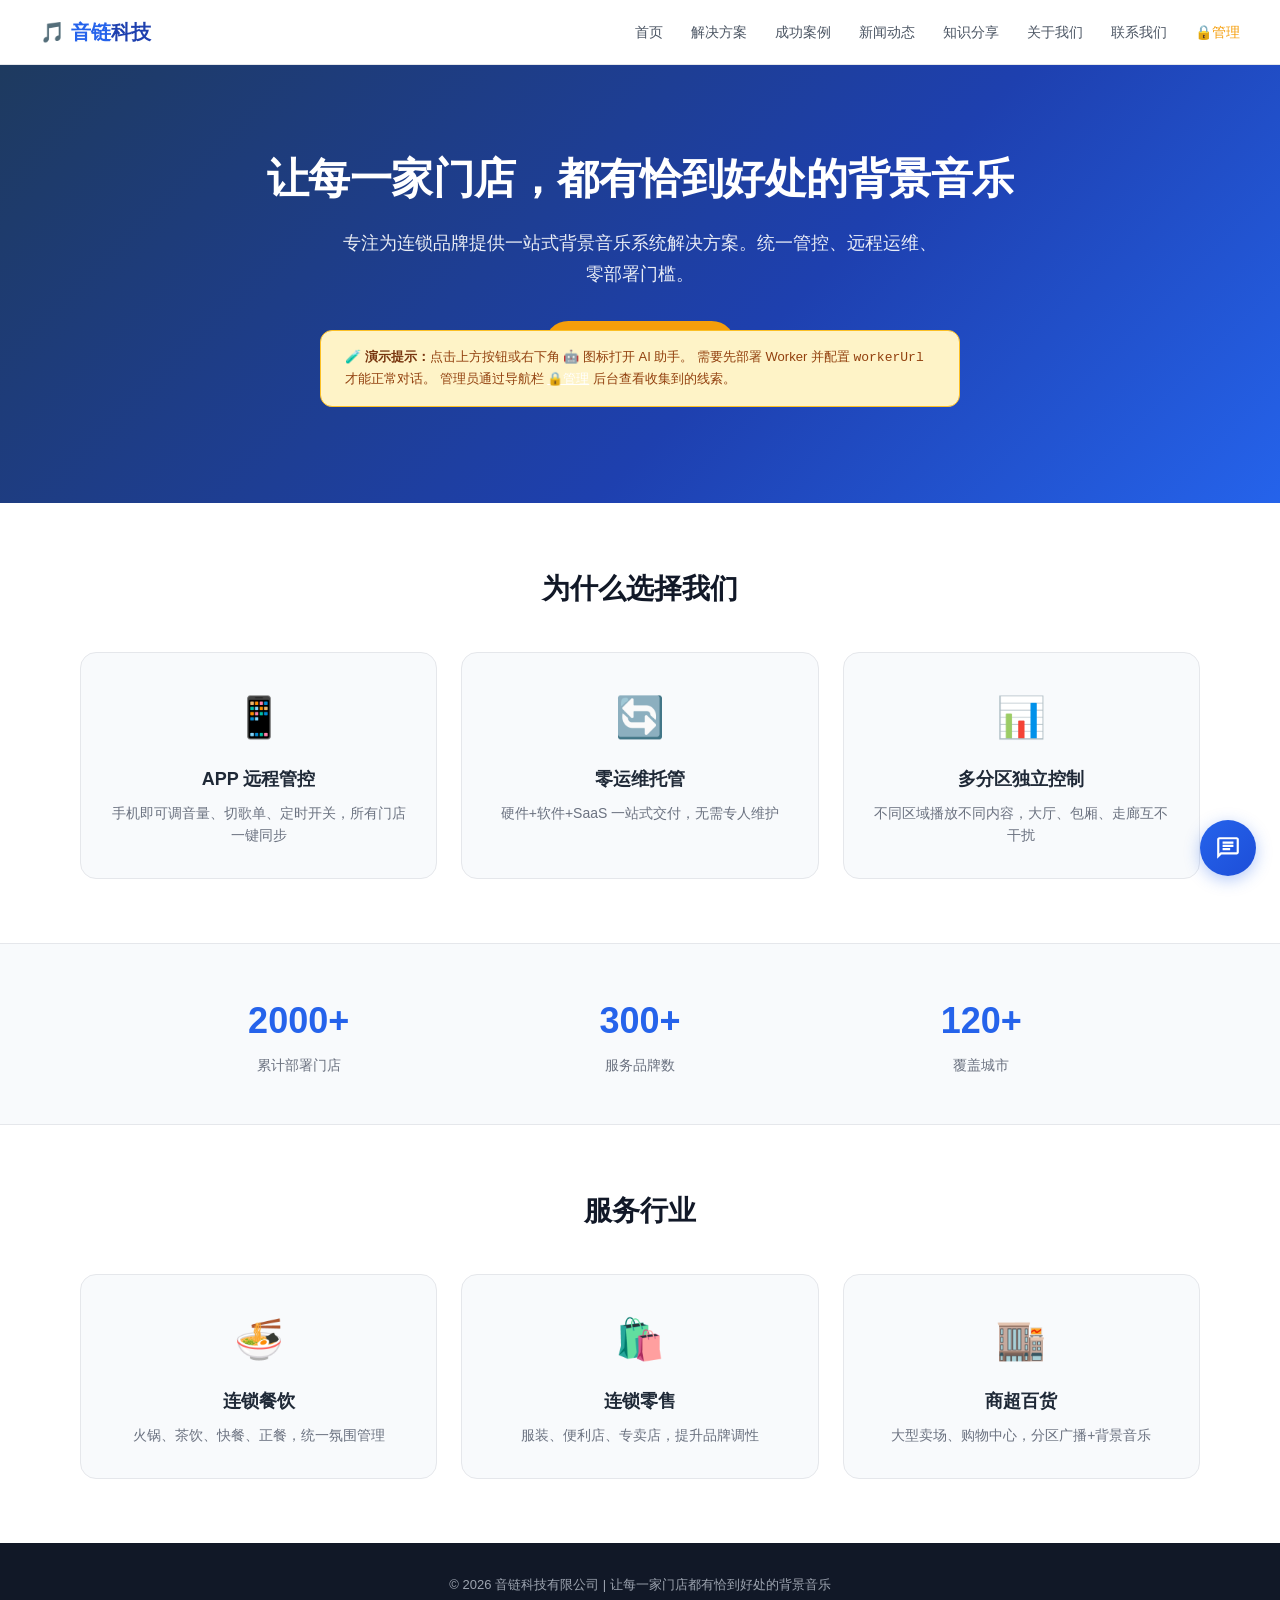
==== docs/index.html @ 64631fc8 "将 site 改名为 docs 适配 GitHub Pages" ====
<!DOCTYPE html>
<html lang="zh-CN">
<head>
  <meta charset="UTF-8">
  <meta name="viewport" content="width=device-width, initial-scale=1.0">
  <title>音链科技 - 连锁品牌背景音乐系统专家</title>
  <meta name="description" content="专注为连锁品牌提供一站式背景音乐系统解决方案，全国部署2000+门店，覆盖餐饮、零售、商超等行业。">
  <link rel="stylesheet" href="assets/chat-widget.css">
  <style>
    /* Demo 页面样式 - 模拟真实官网 */
    * { margin: 0; padding: 0; box-sizing: border-box; }
    body {
      font-family: -apple-system, BlinkMacSystemFont, "Segoe UI", Roboto, "PingFang SC", "Microsoft YaHei", sans-serif;
      line-height: 1.6;
      color: #1f2937;
      background: #fff;
    }

    /* 导航 */
    .nav {
      position: sticky;
      top: 0;
      background: rgba(255,255,255,0.95);
      backdrop-filter: blur(12px);
      border-bottom: 1px solid #e5e7eb;
      padding: 0 40px;
      z-index: 100;
    }
    .nav-inner {
      max-width: 1200px;
      margin: 0 auto;
      height: 64px;
      display: flex;
      align-items: center;
      justify-content: space-between;
    }
    .nav-logo { font-size: 20px; font-weight: 700; color: #1e40af; }
    .nav-logo span { color: #2563eb; }
    .nav-links { display: flex; gap: 28px; list-style: none; }
    .nav-links a {
      text-decoration: none;
      color: #4b5563;
      font-size: 14px;
      font-weight: 500;
      transition: color 0.15s;
    }
    .nav-links a:hover { color: #2563eb; }

    /* Hero */
    .hero {
      background: linear-gradient(135deg, #1e3a5f 0%, #1e40af 60%, #2563eb 100%);
      color: #fff;
      padding: 80px 40px 72px;
      text-align: center;
    }
    .hero h1 { font-size: 42px; font-weight: 700; margin-bottom: 16px; letter-spacing: -0.5px; }
    .hero p {
      font-size: 18px;
      opacity: 0.9;
      max-width: 600px;
      margin: 0 auto 32px;
      line-height: 1.7;
    }
    .hero-cta {
      display: inline-flex;
      align-items: center;
      gap: 8px;
      background: #f59e0b;
      color: #1e3a5f;
      border: none;
      padding: 14px 36px;
      border-radius: 40px;
      font-size: 16px;
      font-weight: 600;
      cursor: pointer;
      transition: transform 0.15s, box-shadow 0.15s;
      text-decoration: none;
    }
    .hero-cta:hover { transform: translateY(-2px); box-shadow: 0 8px 24px rgba(245,158,11,0.35); }

    /* 优势 */
    .section { padding: 64px 40px; max-width: 1200px; margin: 0 auto; }
    .section-title { font-size: 28px; font-weight: 700; text-align: center; margin-bottom: 40px; color: #111827; }
    .grid-3 { display: grid; grid-template-columns: repeat(3, 1fr); gap: 24px; }
    .card {
      background: #f8fafc;
      border-radius: 16px;
      padding: 32px 24px;
      text-align: center;
      border: 1px solid #e5e7eb;
      transition: box-shadow 0.2s;
    }
    .card:hover { box-shadow: 0 4px 20px rgba(0,0,0,0.06); }
    .card-icon { font-size: 40px; margin-bottom: 16px; }
    .card h3 { font-size: 18px; margin-bottom: 8px; }
    .card p { font-size: 14px; color: #6b7280; }

    /* 数据 */
    .stats {
      background: #f8fafc;
      padding: 48px 40px;
      text-align: center;
      border-top: 1px solid #e5e7eb;
      border-bottom: 1px solid #e5e7eb;
    }
    .stats-inner {
      max-width: 1000px;
      margin: 0 auto;
      display: grid;
      grid-template-columns: repeat(3, 1fr);
      gap: 24px;
    }
    .stat-num { font-size: 36px; font-weight: 700; color: #2563eb; }
    .stat-label { font-size: 14px; color: #6b7280; margin-top: 4px; }

    /* 使用说明 - 演示页说明 */
    .demo-notice {
      max-width: 640px;
      margin: -16px auto 0;
      padding: 16px 24px;
      background: #fef3c7;
      border: 1px solid #fbbf24;
      border-radius: 12px;
      font-size: 13px;
      color: #92400e;
      text-align: left;
      position: relative;
      top: -24px;
    }
    .demo-notice strong { color: #78350f; }

    /* 页脚 */
    .footer {
      background: #111827;
      color: #9ca3af;
      text-align: center;
      padding: 32px 40px;
      font-size: 13px;
    }

    @media (max-width: 768px) {
      .nav-links { display: none; }
      .hero h1 { font-size: 28px; }
      .grid-3 { grid-template-columns: 1fr; }
      .stats-inner { grid-template-columns: 1fr; gap: 16px; }
    }
  </style>
</head>
<body>

  <!-- 导航栏 -->
  <nav class="nav">
    <div class="nav-inner">
      <div class="nav-logo">🎵 <span>音链</span>科技</div>
      <ul class="nav-links">
        <li><a href="#">首页</a></li>
        <li><a href="#">解决方案</a></li>
        <li><a href="#">成功案例</a></li>
        <li><a href="#">新闻动态</a></li>
        <li><a href="#">知识分享</a></li>
        <li><a href="#">关于我们</a></li>
        <li><a href="#">联系我们</a></li>
      <li><a href="admin.html" style="color:#f59e0b">🔒管理</a></li>
      </ul>
    </div>
  </nav>

  <!-- Hero -->
  <section class="hero">
    <h1>让每一家门店，都有恰到好处的背景音乐</h1>
    <p>专注为连锁品牌提供一站式背景音乐系统解决方案。统一管控、远程运维、零部署门槛。</p>
    <button class="hero-cta" onclick="AudioChat.open()">
      💬 免费获取方案
    </button>

    <div class="demo-notice">
      <strong>🧪 演示提示：</strong>点击上方按钮或右下角 🤖 图标打开 AI 助手。
      需要先部署 Worker 并配置 <code>workerUrl</code> 才能正常对话。
      管理员通过导航栏 <a href="admin.html" style="color:#fff;text-decoration:underline">🔒管理</a> 后台查看收集到的线索。
    </div>
  </section>

  <!-- 核心优势 -->
  <section class="section">
    <h2 class="section-title">为什么选择我们</h2>
    <div class="grid-3">
      <div class="card">
        <div class="card-icon">📱</div>
        <h3>APP 远程管控</h3>
        <p>手机即可调音量、切歌单、定时开关，所有门店一键同步</p>
      </div>
      <div class="card">
        <div class="card-icon">🔄</div>
        <h3>零运维托管</h3>
        <p>硬件+软件+SaaS 一站式交付，无需专人维护</p>
      </div>
      <div class="card">
        <div class="card-icon">📊</div>
        <h3>多分区独立控制</h3>
        <p>不同区域播放不同内容，大厅、包厢、走廊互不干扰</p>
      </div>
    </div>
  </section>

  <!-- 数据 -->
  <section class="stats">
    <div class="stats-inner">
      <div>
        <div class="stat-num">2000+</div>
        <div class="stat-label">累计部署门店</div>
      </div>
      <div>
        <div class="stat-num">300+</div>
        <div class="stat-label">服务品牌数</div>
      </div>
      <div>
        <div class="stat-num">120+</div>
        <div class="stat-label">覆盖城市</div>
      </div>
    </div>
  </section>

  <!-- 服务行业 -->
  <section class="section">
    <h2 class="section-title">服务行业</h2>
    <div class="grid-3">
      <div class="card">
        <div class="card-icon">🍜</div>
        <h3>连锁餐饮</h3>
        <p>火锅、茶饮、快餐、正餐，统一氛围管理</p>
      </div>
      <div class="card">
        <div class="card-icon">🛍️</div>
        <h3>连锁零售</h3>
        <p>服装、便利店、专卖店，提升品牌调性</p>
      </div>
      <div class="card">
        <div class="card-icon">🏬</div>
        <h3>商超百货</h3>
        <p>大型卖场、购物中心，分区广播+背景音乐</p>
      </div>
    </div>
  </section>

  <!-- 页脚 -->
  <footer class="footer">
    <p>© 2026 音链科技有限公司 | 让每一家门店都有恰到好处的背景音乐</p>
  </footer>

  <!-- ========== 聊天组件引入 ========== -->
  <script src="assets/chat-widget.js"></script>
  <script>
    // 初始化聊天组件
    // 【重要】将下方 workerUrl 替换为你部署后的 Cloudflare Worker 地址
    AudioChat.init({
      workerUrl: 'https://audio-company-ai.305629049.workers.dev',
      title: '智能助手',
      subtitle: '在线为您服务',
      welcomeMessage: '您好！我是音链科技的智能销售顾问，很高兴为您服务。请问怎么称呼您？',
      placeholder: '输入消息，按 Enter 发送...',
    });
  </script>
</body>
</html>
---- docs/assets/chat-widget.css ----
/* ===========================================
   商用音响官网 - AI 智能助手 聊天组件样式
   =========================================== */

/* ---- 聊天气泡容器 ---- */
.audio-chat * {
  box-sizing: border-box;
  margin: 0;
  padding: 0;
}

.audio-chat {
  font-family: -apple-system, BlinkMacSystemFont, "Segoe UI", Roboto, "PingFang SC", "Microsoft YaHei", sans-serif;
  line-height: 1.5;
  color: #1f2937;
}

/* ---- 浮动按钮 ---- */
.audio-chat__button {
  position: fixed;
  bottom: 24px;
  right: 24px;
  width: 56px;
  height: 56px;
  border-radius: 50%;
  background: linear-gradient(135deg, #2563eb, #1d4ed8);
  color: #fff;
  border: none;
  cursor: pointer;
  box-shadow: 0 4px 16px rgba(37, 99, 235, 0.35);
  z-index: 999998;
  display: flex;
  align-items: center;
  justify-content: center;
  transition: transform 0.2s, box-shadow 0.2s;
}

.audio-chat__button:hover {
  transform: scale(1.06);
  box-shadow: 0 6px 24px rgba(37, 99, 235, 0.45);
}

.audio-chat__button:active {
  transform: scale(0.95);
}

.audio-chat__button svg {
  width: 26px;
  height: 26px;
  fill: currentColor;
}

/* 未读角标 */
.audio-chat__badge {
  position: absolute;
  top: -4px;
  right: -4px;
  width: 20px;
  height: 20px;
  border-radius: 50%;
  background: #ef4444;
  color: #fff;
  font-size: 11px;
  font-weight: 600;
  display: none;
  align-items: center;
  justify-content: center;
}

.audio-chat__badge--visible {
  display: flex;
}

/* ---- 聊天窗口 ---- */
.audio-chat__window {
  position: fixed;
  bottom: 90px;
  right: 24px;
  width: 380px;
  height: 560px;
  max-height: calc(100vh - 120px);
  background: #fff;
  border-radius: 16px;
  box-shadow: 0 8px 40px rgba(0, 0, 0, 0.18);
  z-index: 999999;
  display: flex;
  flex-direction: column;
  overflow: hidden;
  transform-origin: bottom right;
  transition: opacity 0.25s, transform 0.25s;
}

.audio-chat__window--hidden {
  opacity: 0;
  transform: scale(0.85) translateY(12px);
  pointer-events: none;
}

/* ---- 窗口头部 ---- */
.audio-chat__header {
  background: linear-gradient(135deg, #2563eb, #1d4ed8);
  color: #fff;
  padding: 16px 20px;
  display: flex;
  align-items: center;
  justify-content: space-between;
  flex-shrink: 0;
}

.audio-chat__header-left {
  display: flex;
  align-items: center;
  gap: 10px;
}

.audio-chat__header-avatar {
  width: 36px;
  height: 36px;
  border-radius: 50%;
  background: rgba(255, 255, 255, 0.2);
  display: flex;
  align-items: center;
  justify-content: center;
  font-size: 18px;
}

.audio-chat__header-info {
  display: flex;
  flex-direction: column;
}

.audio-chat__header-title {
  font-size: 15px;
  font-weight: 600;
  line-height: 1.3;
}

.audio-chat__header-status {
  font-size: 11px;
  opacity: 0.85;
  display: flex;
  align-items: center;
  gap: 4px;
}

.audio-chat__header-dot {
  width: 6px;
  height: 6px;
  border-radius: 50%;
  background: #22c55e;
  display: inline-block;
  animation: audioChatPulse 2s infinite;
}

@keyframes audioChatPulse {
  0%, 100% { opacity: 1; }
  50% { opacity: 0.4; }
}

.audio-chat__header-close {
  background: none;
  border: none;
  color: #fff;
  cursor: pointer;
  padding: 4px;
  opacity: 0.8;
  transition: opacity 0.15s;
  display: flex;
}

.audio-chat__header-close:hover {
  opacity: 1;
}

.audio-chat__header-close svg {
  width: 20px;
  height: 20px;
}

/* ---- 消息区域 ---- */
.audio-chat__messages {
  flex: 1;
  overflow-y: auto;
  padding: 16px;
  display: flex;
  flex-direction: column;
  gap: 12px;
  background: #f8fafc;
}

.audio-chat__messages::-webkit-scrollbar {
  width: 4px;
}

.audio-chat__messages::-webkit-scrollbar-track {
  background: transparent;
}

.audio-chat__messages::-webkit-scrollbar-thumb {
  background: #cbd5e1;
  border-radius: 4px;
}

/* ---- 消息气泡 ---- */
.audio-chat__msg {
  display: flex;
  gap: 8px;
  max-width: 85%;
  animation: audioChatFadeIn 0.3s ease-out;
}

@keyframes audioChatFadeIn {
  from { opacity: 0; transform: translateY(8px); }
  to { opacity: 1; transform: translateY(0); }
}

.audio-chat__msg--bot {
  align-self: flex-start;
}

.audio-chat__msg--user {
  align-self: flex-end;
  flex-direction: row-reverse;
}

.audio-chat__msg-avatar {
  width: 30px;
  height: 30px;
  border-radius: 50%;
  flex-shrink: 0;
  display: flex;
  align-items: center;
  justify-content: center;
  font-size: 14px;
}

.audio-chat__msg--bot .audio-chat__msg-avatar {
  background: #dbeafe;
  color: #2563eb;
}

.audio-chat__msg--user .audio-chat__msg-avatar {
  background: #e0e7ff;
  color: #4338ca;
}

.audio-chat__msg-bubble {
  padding: 10px 14px;
  border-radius: 16px;
  font-size: 14px;
  line-height: 1.6;
  word-break: break-word;
  white-space: pre-wrap;
}

.audio-chat__msg--bot .audio-chat__msg-bubble {
  background: #fff;
  border: 1px solid #e2e8f0;
  border-bottom-left-radius: 4px;
  color: #1f2937;
}

.audio-chat__msg--user .audio-chat__msg-bubble {
  background: #2563eb;
  color: #fff;
  border-bottom-right-radius: 4px;
}

/* ---- 气泡内的链接 ---- */
.audio-chat__msg-bubble a {
  color: inherit;
  text-decoration: underline;
  opacity: 0.9;
}

.audio-chat__msg--bot .audio-chat__msg-bubble a {
  color: #2563eb;
}

.audio-chat__msg-time {
  font-size: 10px;
  color: #94a3b8;
  padding: 0 4px;
  align-self: flex-end;
  flex-shrink: 0;
}

.audio-chat__msg--user .audio-chat__msg-time {
  text-align: right;
}

/* ---- 打字指示器 ---- */
.audio-chat__typing {
  align-self: flex-start;
  display: flex;
  gap: 8px;
  align-items: center;
  padding: 4px 0;
}

.audio-chat__typing-dots {
  display: flex;
  gap: 4px;
  padding: 10px 16px;
  background: #fff;
  border: 1px solid #e2e8f0;
  border-radius: 16px;
  border-bottom-left-radius: 4px;
}

.audio-chat__typing-dot {
  width: 8px;
  height: 8px;
  border-radius: 50%;
  background: #94a3b8;
  animation: audioChatBounce 1.4s infinite;
}

.audio-chat__typing-dot:nth-child(2) { animation-delay: 0.2s; }
.audio-chat__typing-dot:nth-child(3) { animation-delay: 0.4s; }

@keyframes audioChatBounce {
  0%, 60%, 100% { transform: translateY(0); }
  30% { transform: translateY(-6px); }
}

/* ---- 输入区域 ---- */
.audio-chat__input-area {
  display: flex;
  gap: 8px;
  padding: 12px 16px;
  border-top: 1px solid #e2e8f0;
  background: #fff;
  flex-shrink: 0;
}

.audio-chat__input {
  flex: 1;
  border: 1px solid #d1d5db;
  border-radius: 24px;
  padding: 10px 16px;
  font-size: 14px;
  outline: none;
  font-family: inherit;
  transition: border-color 0.15s;
}

.audio-chat__input:focus {
  border-color: #2563eb;
  box-shadow: 0 0 0 2px rgba(37, 99, 235, 0.15);
}

.audio-chat__input::placeholder {
  color: #9ca3af;
}

.audio-chat__input:disabled {
  background: #f3f4f6;
  cursor: not-allowed;
}

.audio-chat__send {
  width: 40px;
  height: 40px;
  border-radius: 50%;
  border: none;
  background: #2563eb;
  color: #fff;
  cursor: pointer;
  display: flex;
  align-items: center;
  justify-content: center;
  transition: background 0.15s, transform 0.15s;
  flex-shrink: 0;
}

.audio-chat__send:hover {
  background: #1d4ed8;
}

.audio-chat__send:active {
  transform: scale(0.93);
}

.audio-chat__send:disabled {
  background: #93c5fd;
  cursor: not-allowed;
  transform: none;
}

.audio-chat__send svg {
  width: 18px;
  height: 18px;
  fill: currentColor;
}

/* ---- 响应式 ---- */
@media (max-width: 480px) {
  .audio-chat__window {
    right: 0;
    bottom: 0;
    width: 100%;
    height: 100%;
    max-height: 100vh;
    border-radius: 0;
  }

  .audio-chat__button {
    bottom: 16px;
    right: 16px;
  }

  .audio-chat__messages {
    padding: 12px;
  }
}

/* ---- 联系方式表单 ---- */
.audio-chat__contact {
  align-self: stretch;
  background: #fff;
  border: 1px solid #e2e8f0;
  border-radius: 12px;
  padding: 20px;
  margin: 8px 0 4px;
  animation: audioChatFadeIn 0.35s ease-out;
}

.audio-chat__contact-title {
  font-size: 16px;
  font-weight: 600;
  color: #1f2937;
  margin-bottom: 6px;
}

.audio-chat__contact-desc {
  font-size: 13px;
  color: #6b7280;
  margin-bottom: 16px;
  line-height: 1.4;
}

.audio-chat__contact-field {
  margin-bottom: 12px;
}

.audio-chat__contact-field label {
  display: block;
  font-size: 13px;
  font-weight: 500;
  color: #374151;
  margin-bottom: 4px;
}

.audio-chat__contact-field input {
  width: 100%;
  padding: 10px 12px;
  border: 1px solid #d1d5db;
  border-radius: 8px;
  font-size: 14px;
  outline: none;
  box-sizing: border-box;
  font-family: inherit;
  transition: border-color 0.15s;
}

.audio-chat__contact-field input:focus {
  border-color: #2563eb;
  box-shadow: 0 0 0 2px rgba(37, 99, 235, 0.12);
}

.audio-chat__contact-btn {
  width: 100%;
  padding: 12px;
  background: linear-gradient(135deg, #2563eb, #1d4ed8);
  color: #fff;
  border: none;
  border-radius: 8px;
  font-size: 15px;
  font-weight: 600;
  cursor: pointer;
  transition: opacity 0.15s, transform 0.1s;
  margin-top: 4px;
}

.audio-chat__contact-btn:hover {
  opacity: 0.92;
}

.audio-chat__contact-btn:active {
  transform: scale(0.98);
}

.audio-chat__contact-btn:disabled {
  cursor: default;
}

.audio-chat__contact-tip {
  font-size: 13px;
  margin-top: 10px;
  text-align: center;
  min-height: 20px;
}
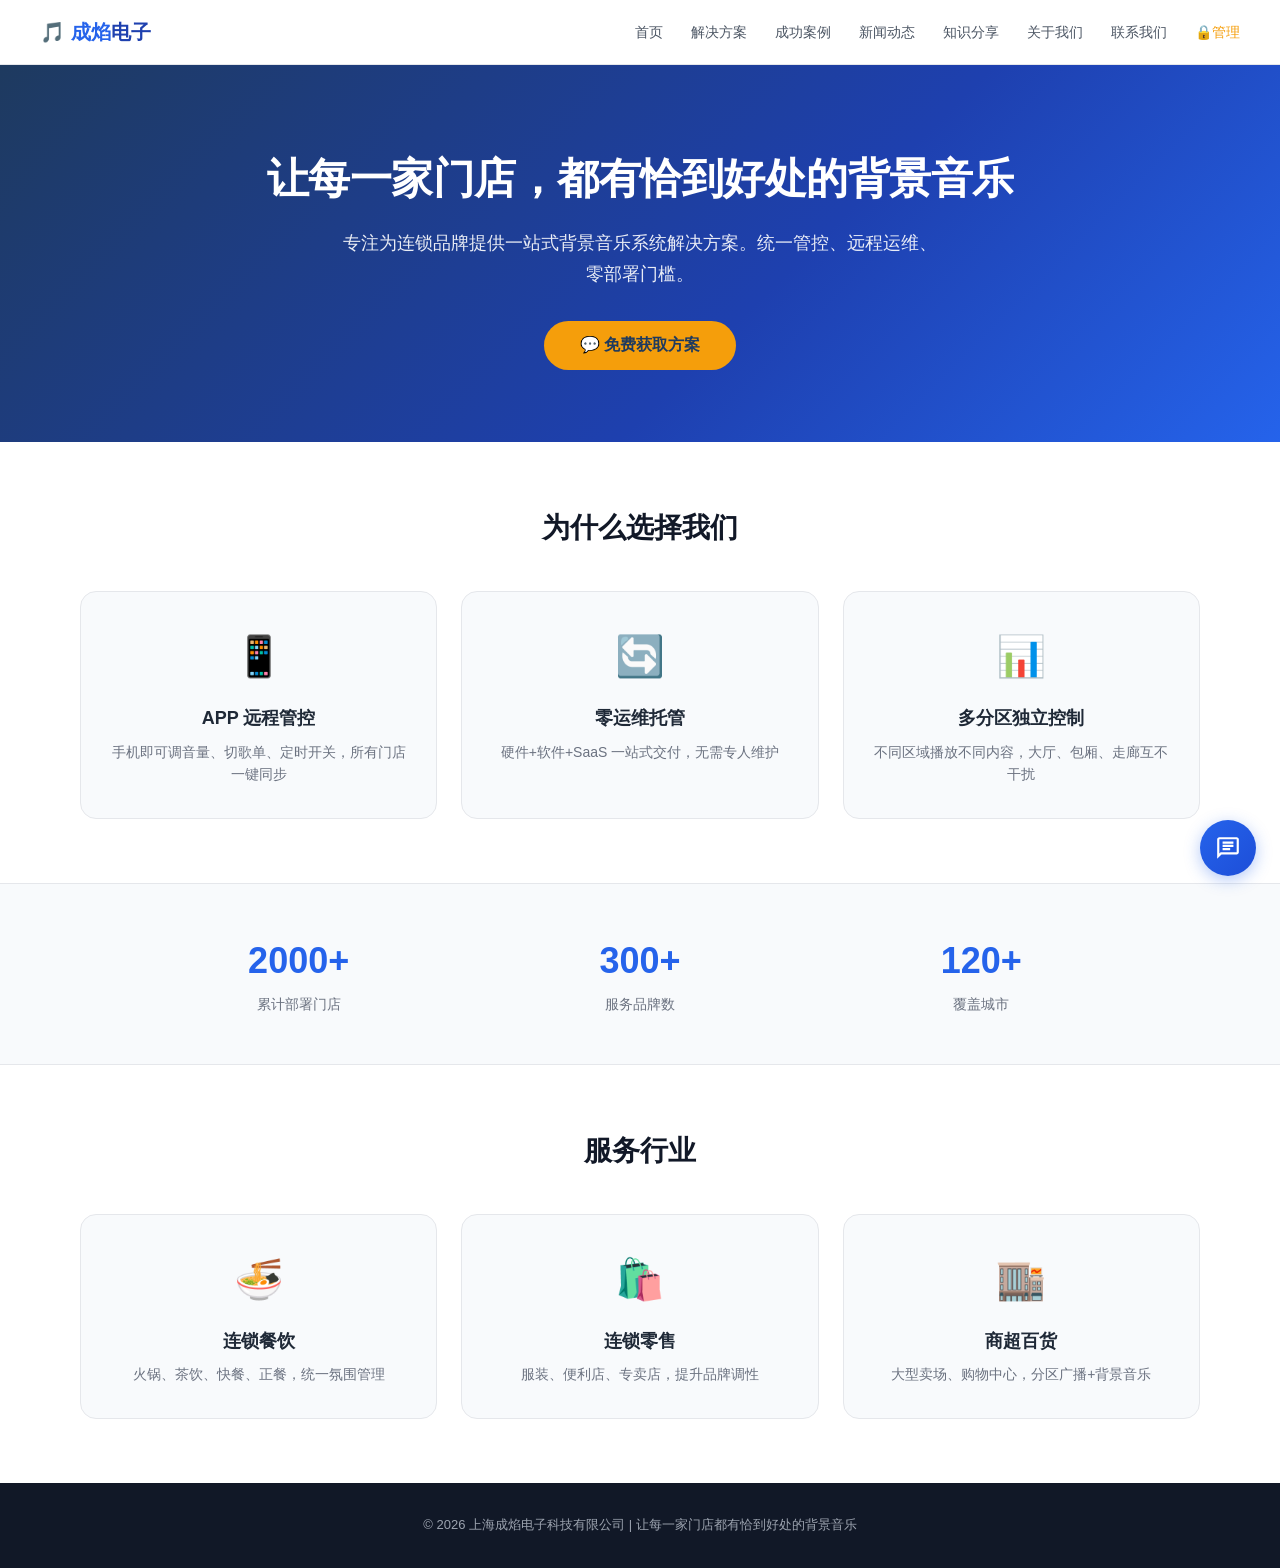
==== commit a69c3ffb: "公司名改为上海成焰电子科技，移除演示提示" ====
--- a/docs/index.html
+++ b/docs/index.html
@@ -3,7 +3,7 @@
 <head>
   <meta charset="UTF-8">
   <meta name="viewport" content="width=device-width, initial-scale=1.0">
-  <title>音链科技 - 连锁品牌背景音乐系统专家</title>
+  <title>上海成焰电子科技 - 连锁品牌背景音乐系统专家</title>
   <meta name="description" content="专注为连锁品牌提供一站式背景音乐系统解决方案，全国部署2000+门店，覆盖餐饮、零售、商超等行业。">
   <link rel="stylesheet" href="assets/chat-widget.css">
   <style>
@@ -113,22 +113,6 @@
     .stat-num { font-size: 36px; font-weight: 700; color: #2563eb; }
     .stat-label { font-size: 14px; color: #6b7280; margin-top: 4px; }
 
-    /* 使用说明 - 演示页说明 */
-    .demo-notice {
-      max-width: 640px;
-      margin: -16px auto 0;
-      padding: 16px 24px;
-      background: #fef3c7;
-      border: 1px solid #fbbf24;
-      border-radius: 12px;
-      font-size: 13px;
-      color: #92400e;
-      text-align: left;
-      position: relative;
-      top: -24px;
-    }
-    .demo-notice strong { color: #78350f; }
-
     /* 页脚 */
     .footer {
       background: #111827;
@@ -151,7 +135,7 @@
   <!-- 导航栏 -->
   <nav class="nav">
     <div class="nav-inner">
-      <div class="nav-logo">🎵 <span>音链</span>科技</div>
+      <div class="nav-logo">🎵 <span>成焰</span>电子</div>
       <ul class="nav-links">
         <li><a href="#">首页</a></li>
         <li><a href="#">解决方案</a></li>
@@ -172,12 +156,6 @@
     <button class="hero-cta" onclick="AudioChat.open()">
       💬 免费获取方案
     </button>
-
-    <div class="demo-notice">
-      <strong>🧪 演示提示：</strong>点击上方按钮或右下角 🤖 图标打开 AI 助手。
-      需要先部署 Worker 并配置 <code>workerUrl</code> 才能正常对话。
-      管理员通过导航栏 <a href="admin.html" style="color:#fff;text-decoration:underline">🔒管理</a> 后台查看收集到的线索。
-    </div>
   </section>
 
   <!-- 核心优势 -->
@@ -244,7 +222,7 @@
 
   <!-- 页脚 -->
   <footer class="footer">
-    <p>© 2026 音链科技有限公司 | 让每一家门店都有恰到好处的背景音乐</p>
+    <p>© 2026 上海成焰电子科技有限公司 | 让每一家门店都有恰到好处的背景音乐</p>
   </footer>
 
   <!-- ========== 聊天组件引入 ========== -->
@@ -256,7 +234,7 @@
       workerUrl: 'https://audio-company-ai.305629049.workers.dev',
       title: '智能助手',
       subtitle: '在线为您服务',
-      welcomeMessage: '您好！我是音链科技的智能销售顾问，很高兴为您服务。请问怎么称呼您？',
+      welcomeMessage: '您好！我是上海成焰电子的智能销售顾问，很高兴为您服务。请问怎么称呼您？',
       placeholder: '输入消息，按 Enter 发送...',
     });
   </script>
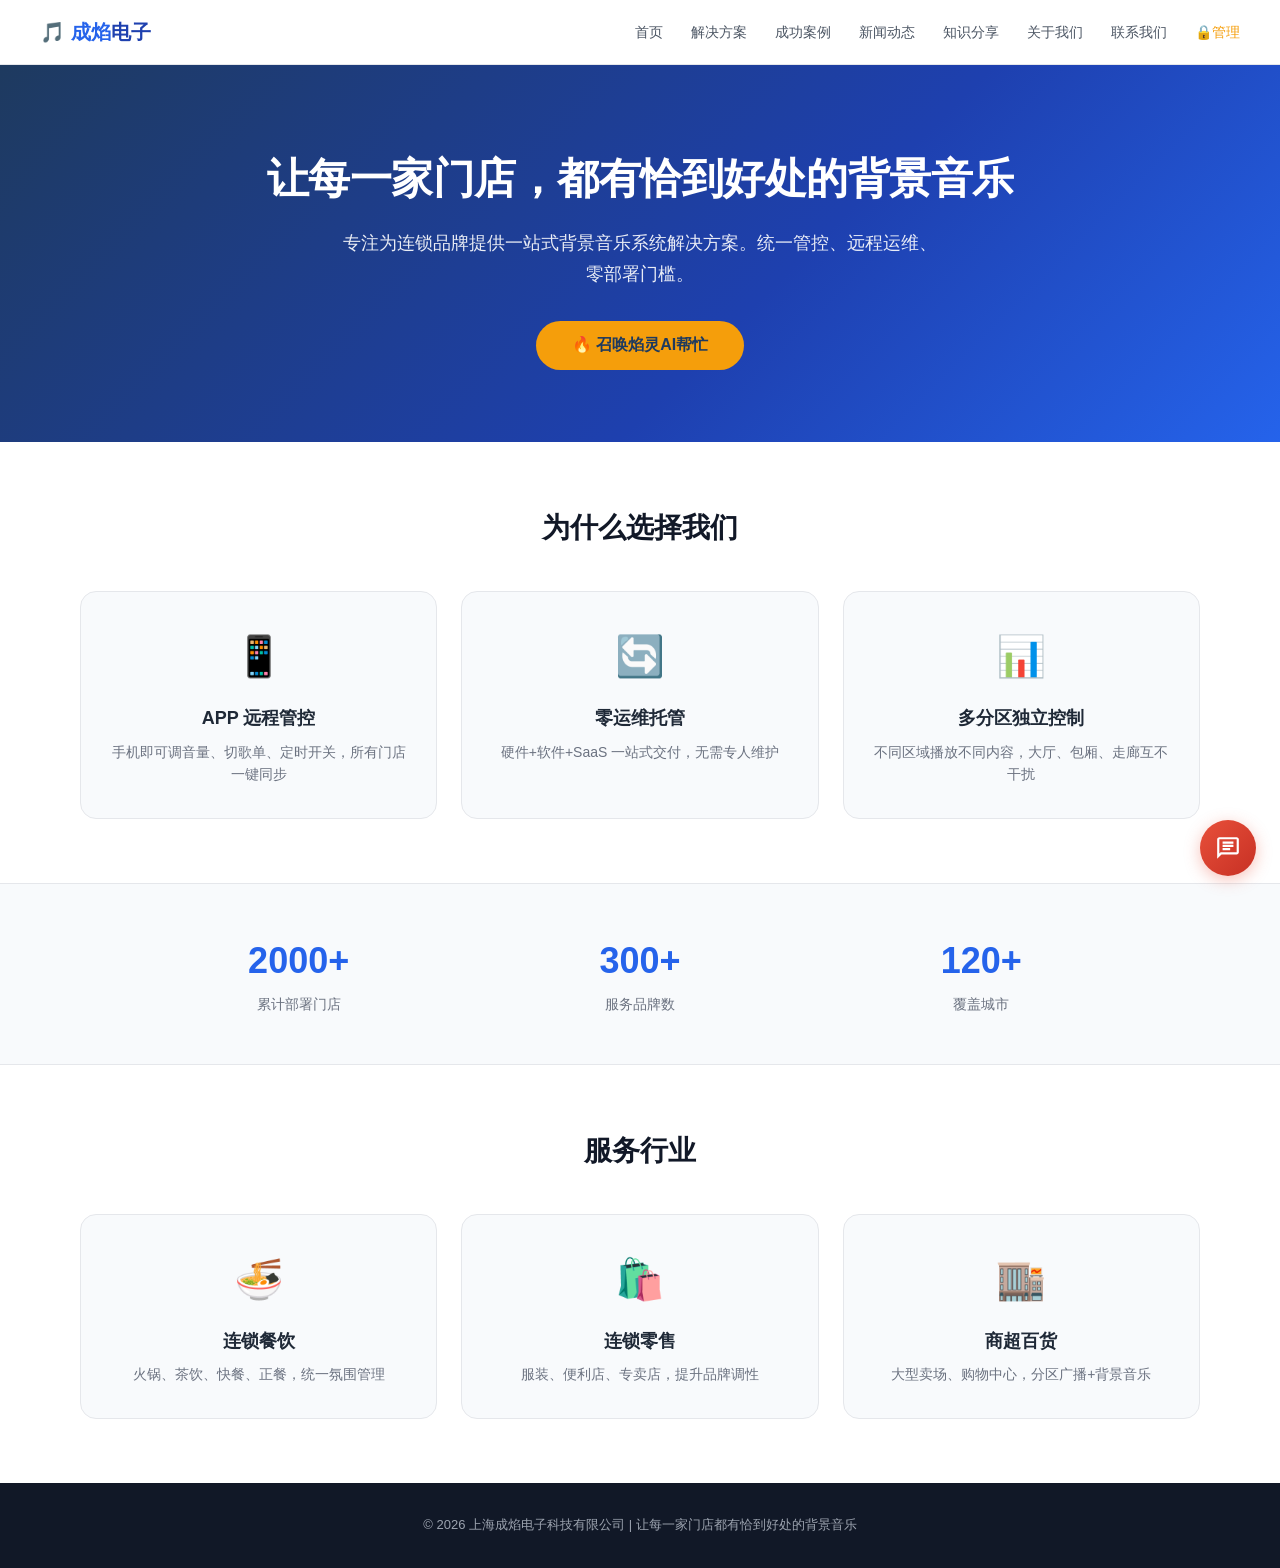
==== commit 3e240369: "焰灵AI上线：火焰色主题+新开场白+人设升级" ====
--- a/docs/index.html
+++ b/docs/index.html
@@ -154,7 +154,7 @@
     <h1>让每一家门店，都有恰到好处的背景音乐</h1>
     <p>专注为连锁品牌提供一站式背景音乐系统解决方案。统一管控、远程运维、零部署门槛。</p>
     <button class="hero-cta" onclick="AudioChat.open()">
-      💬 免费获取方案
+      🔥 召唤焰灵AI帮忙
     </button>
   </section>
 
@@ -232,9 +232,9 @@
     // 【重要】将下方 workerUrl 替换为你部署后的 Cloudflare Worker 地址
     AudioChat.init({
       workerUrl: 'https://audio-company-ai.305629049.workers.dev',
-      title: '智能助手',
-      subtitle: '在线为您服务',
-      welcomeMessage: '您好！我是上海成焰电子的智能销售顾问，很高兴为您服务。请问怎么称呼您？',
+      title: '焰灵AI',
+      subtitle: '您的智能需求顾问',
+      welcomeMessage: '我是响应您召唤而来的焰灵AI，工作是引导您一步步整理出商业环境的音响需求，请问我该怎么称呼您呢？',
       placeholder: '输入消息，按 Enter 发送...',
     });
   </script>
--- a/docs/assets/chat-widget.css
+++ b/docs/assets/chat-widget.css
@@ -23,11 +23,11 @@
   width: 56px;
   height: 56px;
   border-radius: 50%;
-  background: linear-gradient(135deg, #2563eb, #1d4ed8);
+  background: linear-gradient(135deg, #e8503a, #c73024);
   color: #fff;
   border: none;
   cursor: pointer;
-  box-shadow: 0 4px 16px rgba(37, 99, 235, 0.35);
+  box-shadow: 0 4px 16px rgba(232, 80, 58, 0.35);
   z-index: 999998;
   display: flex;
   align-items: center;
@@ -37,7 +37,7 @@
 
 .audio-chat__button:hover {
   transform: scale(1.06);
-  box-shadow: 0 6px 24px rgba(37, 99, 235, 0.45);
+  box-shadow: 0 6px 24px rgba(232, 80, 58, 0.45);
 }
 
 .audio-chat__button:active {
@@ -98,7 +98,7 @@
 
 /* ---- 窗口头部 ---- */
 .audio-chat__header {
-  background: linear-gradient(135deg, #2563eb, #1d4ed8);
+  background: linear-gradient(135deg, #e8503a, #c73024);
   color: #fff;
   padding: 16px 20px;
   display: flex;
@@ -235,13 +235,13 @@
 }
 
 .audio-chat__msg--bot .audio-chat__msg-avatar {
-  background: #dbeafe;
-  color: #2563eb;
+  background: #fff1ed;
+  color: #e8503a;
 }
 
 .audio-chat__msg--user .audio-chat__msg-avatar {
-  background: #e0e7ff;
-  color: #4338ca;
+  background: #fef3c7;
+  color: #c2410c;
 }
 
 .audio-chat__msg-bubble {
@@ -274,7 +274,7 @@
 }
 
 .audio-chat__msg--bot .audio-chat__msg-bubble a {
-  color: #2563eb;
+  color: #e8503a;
 }
 
 .audio-chat__msg-time {
@@ -346,8 +346,8 @@
 }
 
 .audio-chat__input:focus {
-  border-color: #2563eb;
-  box-shadow: 0 0 0 2px rgba(37, 99, 235, 0.15);
+  border-color: #e8503a;
+  box-shadow: 0 0 0 2px rgba(232, 80, 58, 0.15);
 }
 
 .audio-chat__input::placeholder {
@@ -364,7 +364,7 @@
   height: 40px;
   border-radius: 50%;
   border: none;
-  background: #2563eb;
+  background: #e8503a;
   color: #fff;
   cursor: pointer;
   display: flex;
@@ -375,7 +375,7 @@
 }
 
 .audio-chat__send:hover {
-  background: #1d4ed8;
+  background: #c73024;
 }
 
 .audio-chat__send:active {
@@ -383,7 +383,7 @@
 }
 
 .audio-chat__send:disabled {
-  background: #93c5fd;
+  background: #f5a097;
   cursor: not-allowed;
   transform: none;
 }
@@ -465,14 +465,14 @@
 }
 
 .audio-chat__contact-field input:focus {
-  border-color: #2563eb;
-  box-shadow: 0 0 0 2px rgba(37, 99, 235, 0.12);
+  border-color: #e8503a;
+  box-shadow: 0 0 0 2px rgba(232, 80, 58, 0.12);
 }
 
 .audio-chat__contact-btn {
   width: 100%;
   padding: 12px;
-  background: linear-gradient(135deg, #2563eb, #1d4ed8);
+  background: linear-gradient(135deg, #e8503a, #c73024);
   color: #fff;
   border: none;
   border-radius: 8px;
